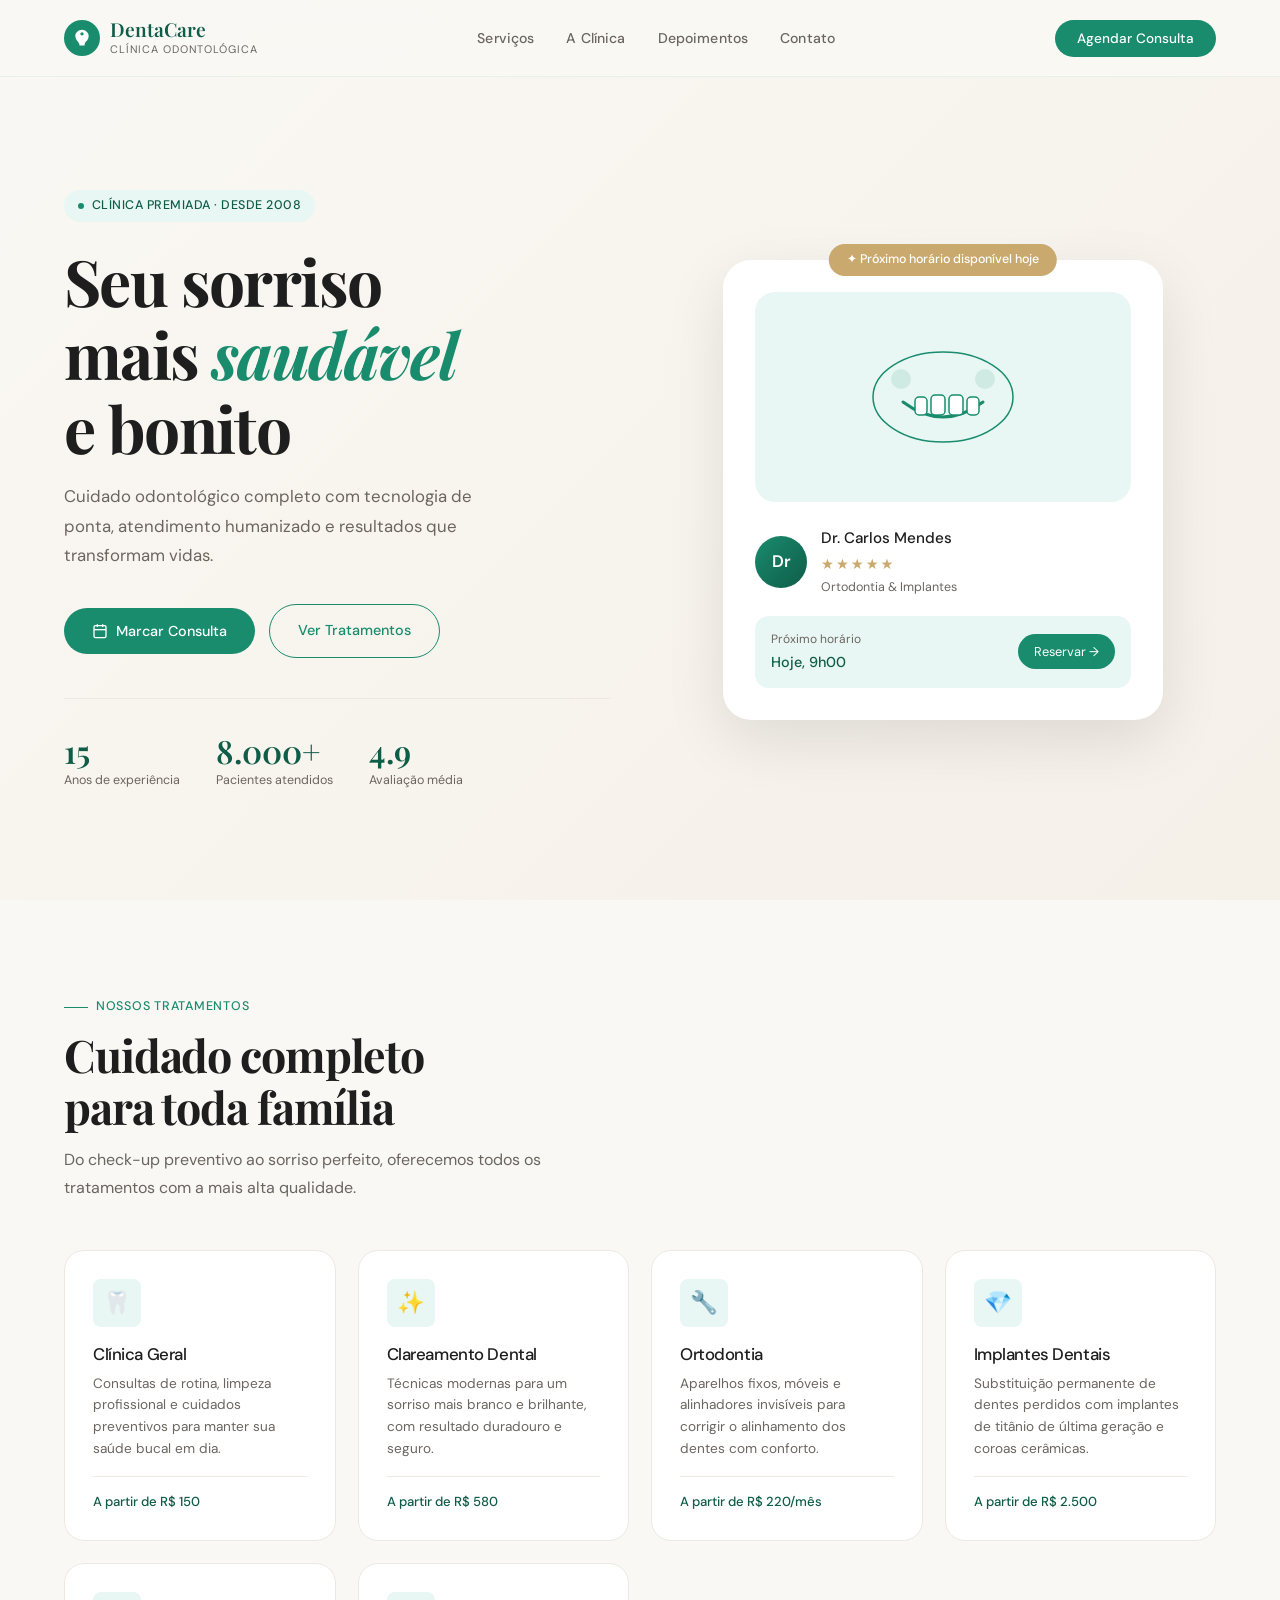
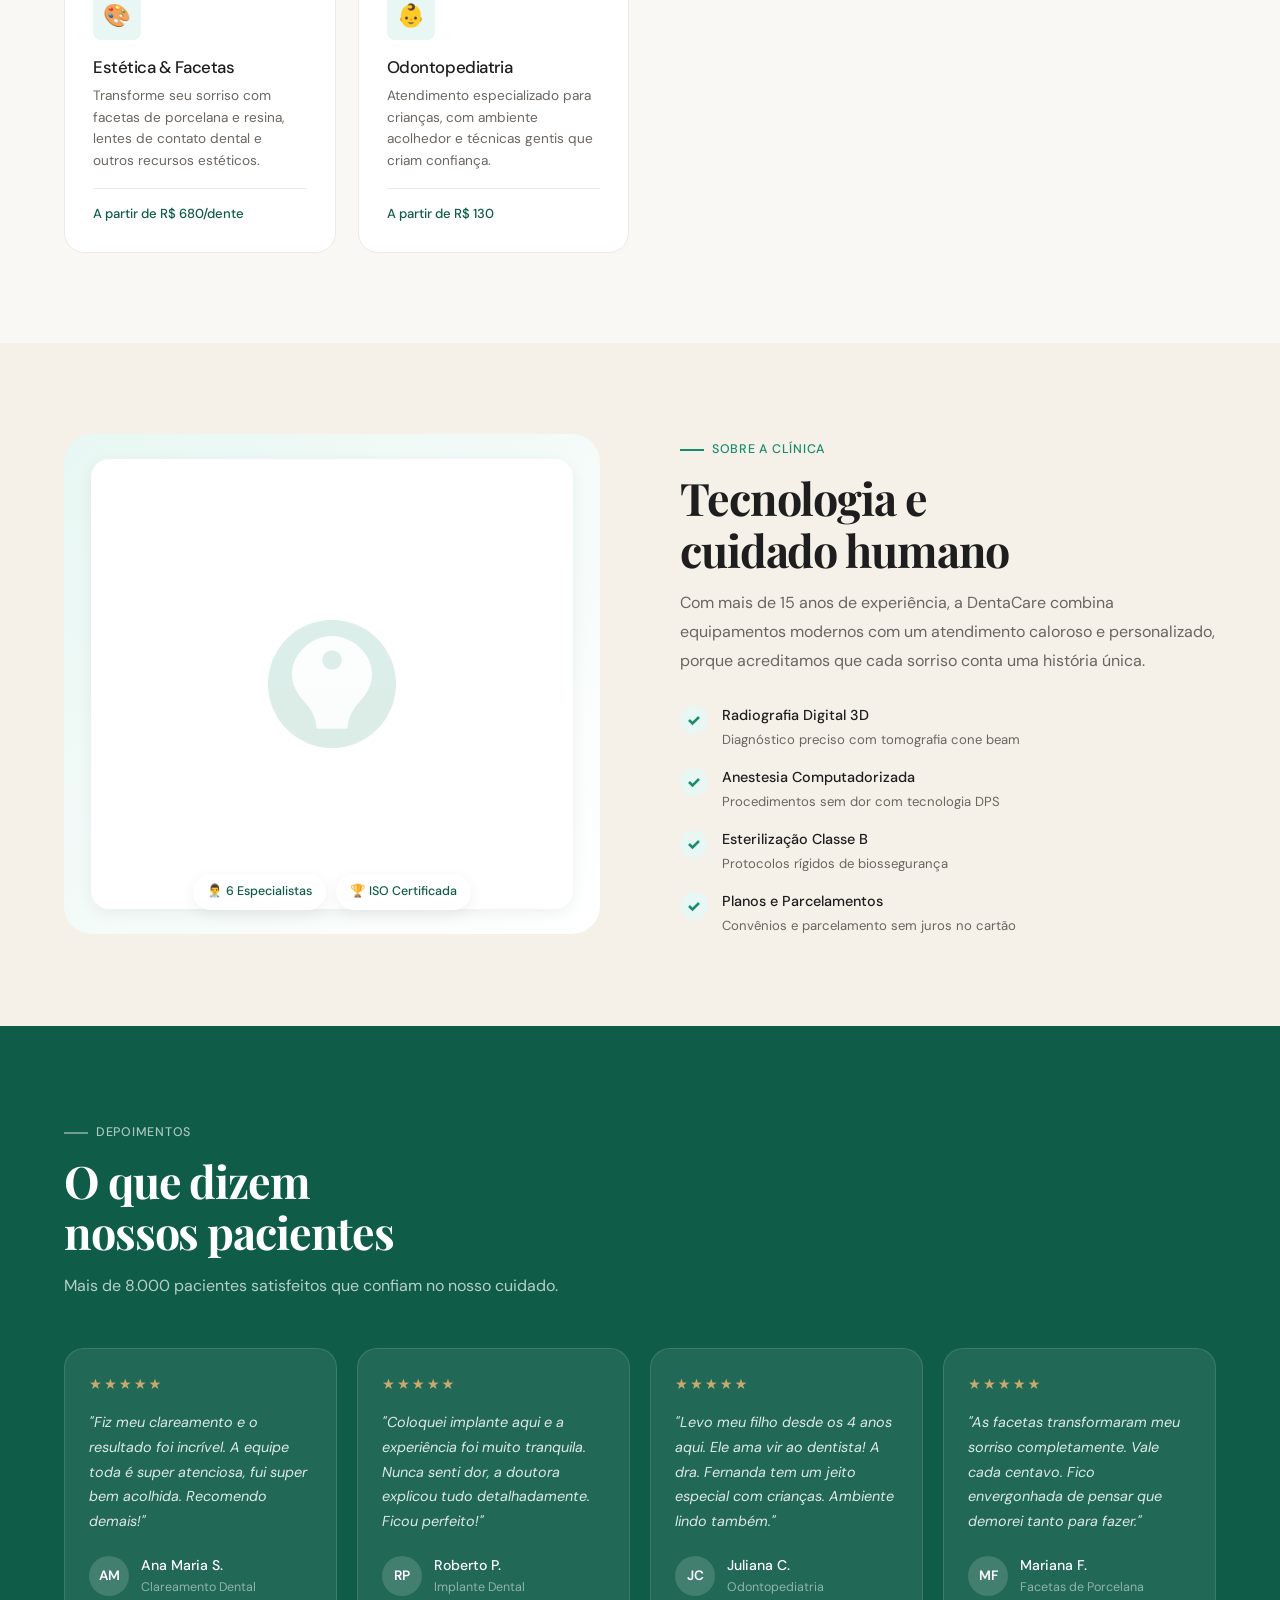
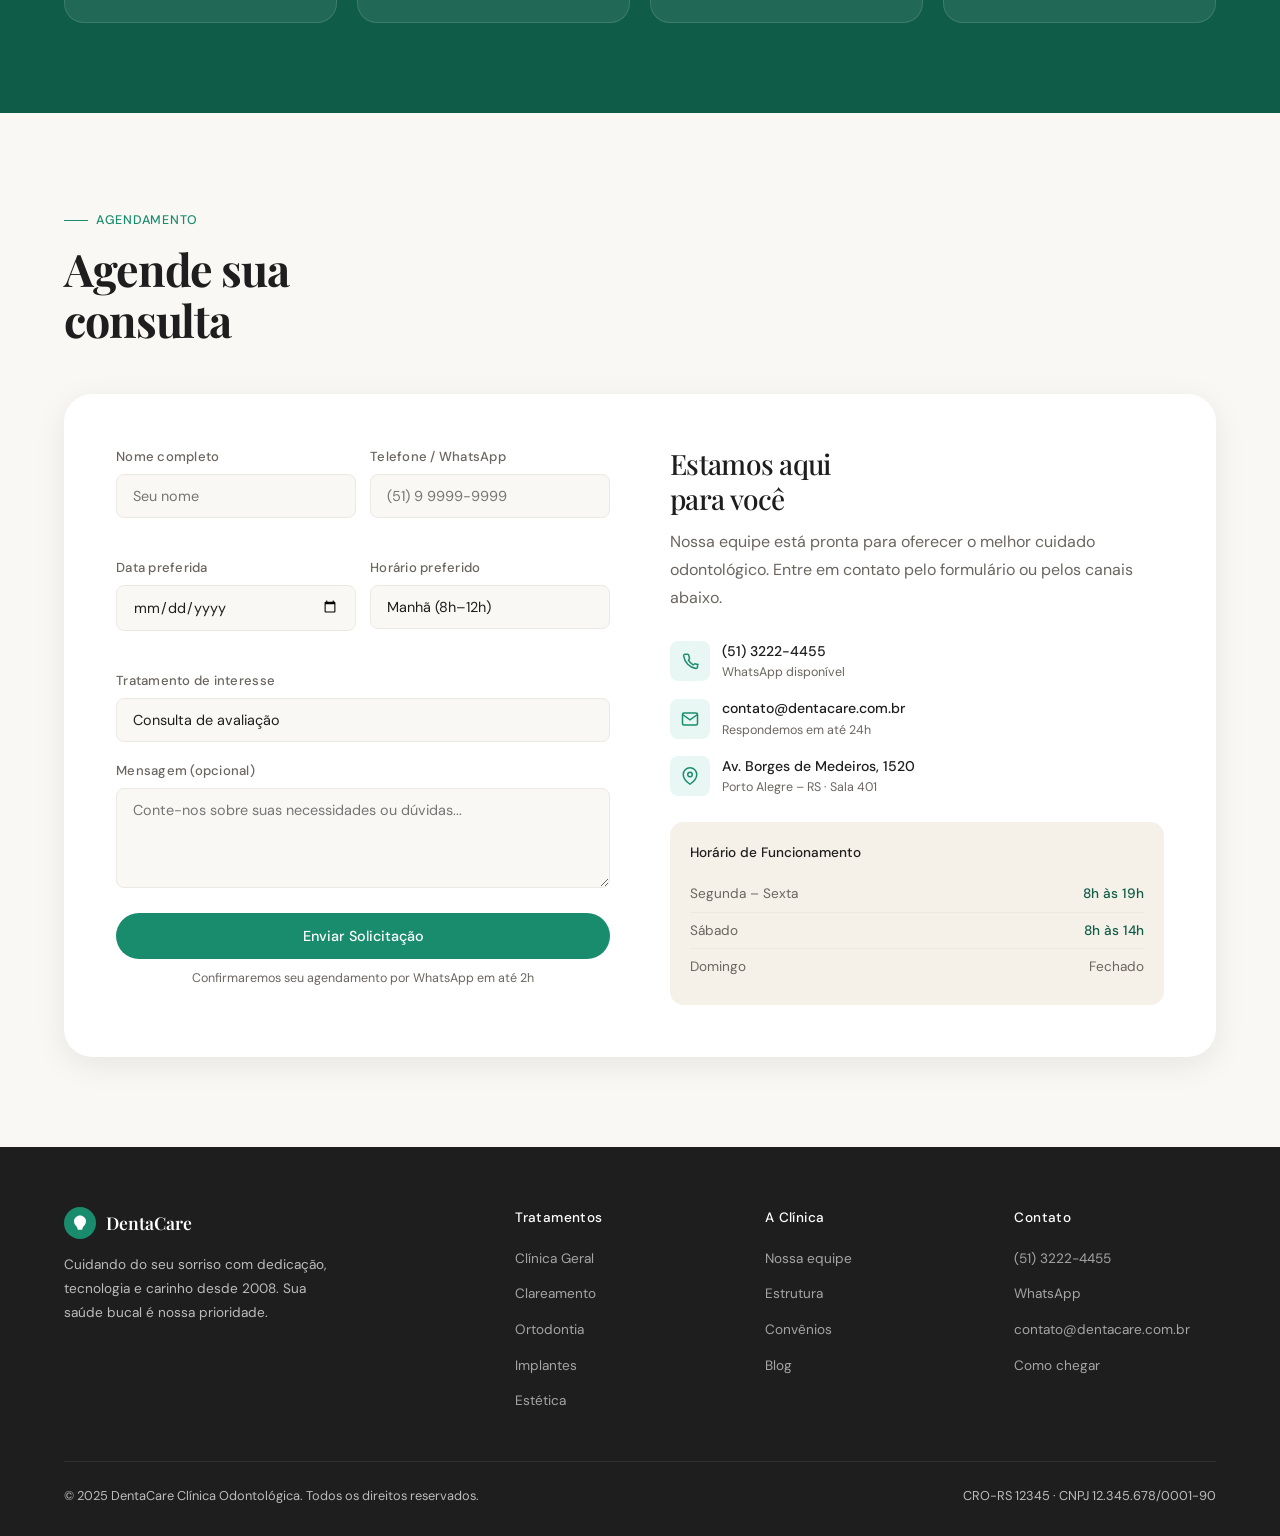
==== Denta-care/index.html @ e665ed36 "0" ====
<!DOCTYPE html>
<html lang="pt-BR">
<head>
<meta charset="UTF-8">
<meta name="viewport" content="width=device-width, initial-scale=1">
<title>DentaCare – Clínica Odontológica</title>
<link rel="stylesheet" href="style.css">
<link href="https://fonts.googleapis.com/css2?family=Playfair+Display:ital,wght@0,400;0,600;1,400&family=DM+Sans:wght@300;400;500&display=swap" rel="stylesheet">
</head>
<body>

<!-- NAV -->
<nav id="navbar">
  <div class="logo">
    <div class="logo-icon">
      <svg viewBox="0 0 24 24" fill="white"><path d="M12 2C8 2 4 5.5 4 9.5c0 3.8 2.2 5.6 3.6 7.5.7 1 1.2 2.2 1.4 3.5L9 21h6l.1-1c.2-1.3.7-2.5 1.4-3.5C17.8 15.1 20 13.3 20 9.5 20 5.5 16 2 12 2zm0 3c1.1 0 2 .9 2 2s-.9 2-2 2-2-.9-2-2 .9-2 2-2z"/></svg>
    </div>
    <div>
      <div class="logo-text">DentaCare</div>
      <div class="logo-sub">Clínica Odontológica</div>
    </div>
  </div>
  <ul class="nav-links">
    <li><a href="#services">Serviços</a></li>
    <li><a href="#about">A Clínica</a></li>
    <li><a href="#testimonials">Depoimentos</a></li>
    <li><a href="#contact">Contato</a></li>
  </ul>
  <button class="nav-cta" id="navCtaBtn">Agendar Consulta</button>
  <button class="hamburger" id="hamburger" aria-label="Menu">
    <span></span><span></span><span></span>
  </button>
</nav>

<!-- MOBILE MENU -->
<div class="mobile-menu" id="mobileMenu">
  <ul>
    <li><a href="#services" class="mobile-link">Serviços</a></li>
    <li><a href="#about" class="mobile-link">A Clínica</a></li>
    <li><a href="#testimonials" class="mobile-link">Depoimentos</a></li>
    <li><a href="#contact" class="mobile-link">Contato</a></li>
  </ul>
  <button class="btn-primary mobile-cta">Agendar Consulta</button>
</div>

<!-- HERO -->
<section class="hero" id="home">
  <div class="hero-content" data-animate="fade-up">
    <div class="hero-eyebrow">Clínica premiada · Desde 2008</div>
    <h1>Seu sorriso<br>mais <em>saudável</em><br>e bonito</h1>
    <p>Cuidado odontológico completo com tecnologia de ponta, atendimento humanizado e resultados que transformam vidas.</p>
    <div class="hero-actions">
      <button class="btn-primary" id="heroBtn">
        <svg width="16" height="16" fill="none" stroke="currentColor" stroke-width="2" viewBox="0 0 24 24"><rect x="3" y="4" width="18" height="18" rx="2"/><line x1="16" y1="2" x2="16" y2="6"/><line x1="8" y1="2" x2="8" y2="6"/><line x1="3" y1="10" x2="21" y2="10"/></svg>
        Marcar Consulta
      </button>
      <a href="#services" class="btn-outline">Ver Tratamentos</a>
    </div>
    <div class="hero-stats">
      <div class="stat">
        <div class="stat-num" data-count="15">0</div>
        <div class="stat-lbl">Anos de experiência</div>
      </div>
      <div class="stat">
        <div class="stat-num" data-count="8000">0</div>
        <div class="stat-lbl">Pacientes atendidos</div>
      </div>
      <div class="stat">
        <div class="stat-num" data-count="4.9" data-decimal="true">0</div>
        <div class="stat-lbl">Avaliação média</div>
      </div>
    </div>
  </div>
  <div class="hero-visual" data-animate="fade-left">
    <div class="hero-card">
      <div class="hero-badge">✦ Próximo horário disponível hoje</div>
      <div class="smile-illustration">
        <svg viewBox="0 0 160 100" fill="none" xmlns="http://www.w3.org/2000/svg">
          <ellipse cx="80" cy="50" rx="70" ry="45" fill="#e8f7f3" stroke="#1a8c6e" stroke-width="1.5"/>
          <path d="M40 55 Q80 85 120 55" stroke="#1a8c6e" stroke-width="3" stroke-linecap="round" fill="none"/>
          <rect x="52" y="50" width="12" height="18" rx="4" fill="white" stroke="#1a8c6e" stroke-width="1.5"/>
          <rect x="68" y="48" width="14" height="20" rx="4" fill="white" stroke="#1a8c6e" stroke-width="1.5"/>
          <rect x="86" y="48" width="14" height="20" rx="4" fill="white" stroke="#1a8c6e" stroke-width="1.5"/>
          <rect x="104" y="50" width="12" height="18" rx="4" fill="white" stroke="#1a8c6e" stroke-width="1.5"/>
          <circle cx="38" cy="32" r="10" fill="#1a8c6e" opacity="0.12"/>
          <circle cx="122" cy="32" r="10" fill="#1a8c6e" opacity="0.12"/>
        </svg>
      </div>
      <div class="card-info">
        <div class="doctor-ava">Dr</div>
        <div>
          <div class="doctor-name">Dr. Carlos Mendes</div>
          <div class="rating-stars">★★★★★</div>
          <div class="doctor-spec">Ortodontia &amp; Implantes</div>
        </div>
      </div>
      <div class="next-available">
        <div>
          <div class="avail-label">Próximo horário</div>
          <div class="avail-time" id="nextTime">Hoje, 15h30</div>
        </div>
        <button class="avail-btn" id="availBtn">Reservar →</button>
      </div>
    </div>
  </div>
</section>

<!-- SERVICES -->
<section class="section" id="services">
  <div class="section-header">
    <div class="section-label">Nossos Tratamentos</div>
    <h2>Cuidado completo<br>para toda família</h2>
    <p class="lead">Do check-up preventivo ao sorriso perfeito, oferecemos todos os tratamentos com a mais alta qualidade.</p>
  </div>
  <div class="services-grid">
    <div class="service-card" data-animate="fade-up" data-delay="0">
      <div class="service-icon">🦷</div>
      <h3>Clínica Geral</h3>
      <p>Consultas de rotina, limpeza profissional e cuidados preventivos para manter sua saúde bucal em dia.</p>
      <div class="service-price">A partir de R$ 150</div>
    </div>
    <div class="service-card" data-animate="fade-up" data-delay="80">
      <div class="service-icon">✨</div>
      <h3>Clareamento Dental</h3>
      <p>Técnicas modernas para um sorriso mais branco e brilhante, com resultado duradouro e seguro.</p>
      <div class="service-price">A partir de R$ 580</div>
    </div>
    <div class="service-card" data-animate="fade-up" data-delay="160">
      <div class="service-icon">🔧</div>
      <h3>Ortodontia</h3>
      <p>Aparelhos fixos, móveis e alinhadores invisíveis para corrigir o alinhamento dos dentes com conforto.</p>
      <div class="service-price">A partir de R$ 220/mês</div>
    </div>
    <div class="service-card" data-animate="fade-up" data-delay="0">
      <div class="service-icon">💎</div>
      <h3>Implantes Dentais</h3>
      <p>Substituição permanente de dentes perdidos com implantes de titânio de última geração e coroas cerâmicas.</p>
      <div class="service-price">A partir de R$ 2.500</div>
    </div>
    <div class="service-card" data-animate="fade-up" data-delay="80">
      <div class="service-icon">🎨</div>
      <h3>Estética &amp; Facetas</h3>
      <p>Transforme seu sorriso com facetas de porcelana e resina, lentes de contato dental e outros recursos estéticos.</p>
      <div class="service-price">A partir de R$ 680/dente</div>
    </div>
    <div class="service-card" data-animate="fade-up" data-delay="160">
      <div class="service-icon">👶</div>
      <h3>Odontopediatria</h3>
      <p>Atendimento especializado para crianças, com ambiente acolhedor e técnicas gentis que criam confiança.</p>
      <div class="service-price">A partir de R$ 130</div>
    </div>
  </div>
</section>

<!-- ABOUT -->
<section class="about" id="about">
  <div class="about-img" data-animate="fade-right">
    <div class="about-img-inner">
      <svg viewBox="0 0 200 200" fill="none" xmlns="http://www.w3.org/2000/svg">
        <circle cx="100" cy="100" r="80" fill="#1a8c6e"/>
        <path d="M100 40C75 40 50 62 50 87c0 22 14 32 22 43 4 6 7 13 8 20l1 6h38l1-6c1-7 4-14 8-20 8-11 22-21 22-43 0-25-25-47-50-47zm0 18c7 0 12 5 12 12s-5 12-12 12-12-5-12-12 5-12 12-12z" fill="white" opacity="0.9"/>
      </svg>
    </div>
    <div class="team-badges">
      <div class="team-badge">👨‍⚕️ 6 Especialistas</div>
      <div class="team-badge">🏆 ISO Certificada</div>
    </div>
  </div>
  <div class="about-text" data-animate="fade-left">
    <div class="section-label">Sobre a Clínica</div>
    <h2>Tecnologia e<br>cuidado humano</h2>
    <p>Com mais de 15 anos de experiência, a DentaCare combina equipamentos modernos com um atendimento caloroso e personalizado, porque acreditamos que cada sorriso conta uma história única.</p>
    <div class="features-list">
      <div class="feature-item">
        <div class="feature-check">
          <svg viewBox="0 0 14 14" fill="none" stroke="#1a8c6e" stroke-width="2.5"><path d="M2 7l3.5 3.5L12 4"/></svg>
        </div>
        <div>
          <div class="feature-title">Radiografia Digital 3D</div>
          <div class="feature-desc">Diagnóstico preciso com tomografia cone beam</div>
        </div>
      </div>
      <div class="feature-item">
        <div class="feature-check">
          <svg viewBox="0 0 14 14" fill="none" stroke="#1a8c6e" stroke-width="2.5"><path d="M2 7l3.5 3.5L12 4"/></svg>
        </div>
        <div>
          <div class="feature-title">Anestesia Computadorizada</div>
          <div class="feature-desc">Procedimentos sem dor com tecnologia DPS</div>
        </div>
      </div>
      <div class="feature-item">
        <div class="feature-check">
          <svg viewBox="0 0 14 14" fill="none" stroke="#1a8c6e" stroke-width="2.5"><path d="M2 7l3.5 3.5L12 4"/></svg>
        </div>
        <div>
          <div class="feature-title">Esterilização Classe B</div>
          <div class="feature-desc">Protocolos rígidos de biossegurança</div>
        </div>
      </div>
      <div class="feature-item">
        <div class="feature-check">
          <svg viewBox="0 0 14 14" fill="none" stroke="#1a8c6e" stroke-width="2.5"><path d="M2 7l3.5 3.5L12 4"/></svg>
        </div>
        <div>
          <div class="feature-title">Planos e Parcelamentos</div>
          <div class="feature-desc">Convênios e parcelamento sem juros no cartão</div>
        </div>
      </div>
    </div>
  </div>
</section>

<!-- TESTIMONIALS -->
<section class="testimonials" id="testimonials">
  <div class="section-header">
    <div class="section-label light">Depoimentos</div>
    <h2>O que dizem<br>nossos pacientes</h2>
    <p class="lead light">Mais de 8.000 pacientes satisfeitos que confiam no nosso cuidado.</p>
  </div>
  <div class="testi-grid">
    <div class="testi-card" data-animate="fade-up" data-delay="0">
      <div class="testi-rating">★★★★★</div>
      <p class="testi-text">"Fiz meu clareamento e o resultado foi incrível. A equipe toda é super atenciosa, fui super bem acolhida. Recomendo demais!"</p>
      <div class="testi-author">
        <div class="testi-ava">AM</div>
        <div>
          <div class="testi-name">Ana Maria S.</div>
          <div class="testi-desc">Clareamento Dental</div>
        </div>
      </div>
    </div>
    <div class="testi-card" data-animate="fade-up" data-delay="100">
      <div class="testi-rating">★★★★★</div>
      <p class="testi-text">"Coloquei implante aqui e a experiência foi muito tranquila. Nunca senti dor, a doutora explicou tudo detalhadamente. Ficou perfeito!"</p>
      <div class="testi-author">
        <div class="testi-ava">RP</div>
        <div>
          <div class="testi-name">Roberto P.</div>
          <div class="testi-desc">Implante Dental</div>
        </div>
      </div>
    </div>
    <div class="testi-card" data-animate="fade-up" data-delay="200">
      <div class="testi-rating">★★★★★</div>
      <p class="testi-text">"Levo meu filho desde os 4 anos aqui. Ele ama vir ao dentista! A dra. Fernanda tem um jeito especial com crianças. Ambiente lindo também."</p>
      <div class="testi-author">
        <div class="testi-ava">JC</div>
        <div>
          <div class="testi-name">Juliana C.</div>
          <div class="testi-desc">Odontopediatria</div>
        </div>
      </div>
    </div>
    <div class="testi-card" data-animate="fade-up" data-delay="300">
      <div class="testi-rating">★★★★★</div>
      <p class="testi-text">"As facetas transformaram meu sorriso completamente. Vale cada centavo. Fico envergonhada de pensar que demorei tanto para fazer."</p>
      <div class="testi-author">
        <div class="testi-ava">MF</div>
        <div>
          <div class="testi-name">Mariana F.</div>
          <div class="testi-desc">Facetas de Porcelana</div>
        </div>
      </div>
    </div>
  </div>
</section>

<!-- APPOINTMENT -->
<section class="section appointment-section" id="contact">
  <div class="section-header">
    <div class="section-label">Agendamento</div>
    <h2>Agende sua<br>consulta</h2>
  </div>
  <div class="appt-container">
    <form class="appt-form" id="appointmentForm" novalidate>
      <div class="form-row">
        <div class="form-group">
          <label for="nome">Nome completo</label>
          <input type="text" id="nome" name="nome" placeholder="Seu nome" required>
          <span class="form-error" id="nomeError"></span>
        </div>
        <div class="form-group">
          <label for="telefone">Telefone / WhatsApp</label>
          <input type="tel" id="telefone" name="telefone" placeholder="(51) 9 9999-9999" required>
          <span class="form-error" id="telefoneError"></span>
        </div>
      </div>
      <div class="form-row">
        <div class="form-group">
          <label for="data">Data preferida</label>
          <input type="date" id="data" name="data" required>
          <span class="form-error" id="dataError"></span>
        </div>
        <div class="form-group">
          <label for="horario">Horário preferido</label>
          <select id="horario" name="horario">
            <option value="manha">Manhã (8h–12h)</option>
            <option value="tarde1">Tarde (13h–17h)</option>
            <option value="tarde2">Tarde (17h–19h)</option>
          </select>
        </div>
      </div>
      <div class="form-group">
        <label for="tratamento">Tratamento de interesse</label>
        <select id="tratamento" name="tratamento">
          <option value="avaliacao">Consulta de avaliação</option>
          <option value="geral">Clínica Geral / Limpeza</option>
          <option value="clareamento">Clareamento Dental</option>
          <option value="ortodontia">Ortodontia</option>
          <option value="implante">Implantes Dentais</option>
          <option value="estetica">Facetas / Estética</option>
          <option value="pediatria">Odontopediatria</option>
          <option value="outro">Outro</option>
        </select>
      </div>
      <div class="form-group">
        <label for="mensagem">Mensagem (opcional)</label>
        <textarea id="mensagem" name="mensagem" placeholder="Conte-nos sobre suas necessidades ou dúvidas..."></textarea>
      </div>
      <button type="submit" class="btn-primary btn-full" id="submitBtn">
        Enviar Solicitação
      </button>
      <p class="form-note">Confirmaremos seu agendamento por WhatsApp em até 2h</p>
      <div class="form-success" id="formSuccess">
        ✅ Solicitação enviada! Entraremos em contato em breve.
      </div>
    </form>
    <div class="appt-info">
      <h3>Estamos aqui<br>para você</h3>
      <p>Nossa equipe está pronta para oferecer o melhor cuidado odontológico. Entre em contato pelo formulário ou pelos canais abaixo.</p>
      <div class="contact-list">
        <div class="contact-item">
          <div class="contact-icon">
            <svg width="18" height="18" fill="none" stroke="#1a8c6e" stroke-width="2" viewBox="0 0 24 24"><path d="M22 16.92v3a2 2 0 01-2.18 2A19.79 19.79 0 013.53 5.18 2 2 0 015.5 3h3a2 2 0 012 1.72c.127.96.361 1.903.7 2.81a2 2 0 01-.45 2.11L9.91 10.91a16 16 0 006.29 6.29l1.27-.85a2 2 0 012.11-.45c.907.339 1.85.573 2.81.7A2 2 0 0122 16.92z"/></svg>
          </div>
          <div>
            <div class="contact-value">(51) 3222-4455</div>
            <div class="contact-desc">WhatsApp disponível</div>
          </div>
        </div>
        <div class="contact-item">
          <div class="contact-icon">
            <svg width="18" height="18" fill="none" stroke="#1a8c6e" stroke-width="2" viewBox="0 0 24 24"><path d="M4 4h16c1.1 0 2 .9 2 2v12c0 1.1-.9 2-2 2H4c-1.1 0-2-.9-2-2V6c0-1.1.9-2 2-2z"/><polyline points="22,6 12,13 2,6"/></svg>
          </div>
          <div>
            <div class="contact-value">contato@dentacare.com.br</div>
            <div class="contact-desc">Respondemos em até 24h</div>
          </div>
        </div>
        <div class="contact-item">
          <div class="contact-icon">
            <svg width="18" height="18" fill="none" stroke="#1a8c6e" stroke-width="2" viewBox="0 0 24 24"><path d="M21 10c0 7-9 13-9 13S3 17 3 10a9 9 0 0118 0z"/><circle cx="12" cy="10" r="3"/></svg>
          </div>
          <div>
            <div class="contact-value">Av. Borges de Medeiros, 1520</div>
            <div class="contact-desc">Porto Alegre – RS · Sala 401</div>
          </div>
        </div>
      </div>
      <div class="hours-box">
        <div class="hours-title">Horário de Funcionamento</div>
        <div class="hours-row"><span class="hours-day">Segunda – Sexta</span><span class="hours-time">8h às 19h</span></div>
        <div class="hours-row"><span class="hours-day">Sábado</span><span class="hours-time">8h às 14h</span></div>
        <div class="hours-row closed"><span class="hours-day">Domingo</span><span class="hours-time">Fechado</span></div>
      </div>
    </div>
  </div>
</section>

<!-- FOOTER -->
<footer>
  <div class="footer-top">
    <div class="footer-brand">
      <div class="footer-logo">
        <div class="footer-logo-icon">
          <svg width="18" height="18" fill="white" viewBox="0 0 24 24"><path d="M12 2C8 2 4 5.5 4 9.5c0 3.8 2.2 5.6 3.6 7.5.7 1 1.2 2.2 1.4 3.5L9 21h6l.1-1c.2-1.3.7-2.5 1.4-3.5C17.8 15.1 20 13.3 20 9.5 20 5.5 16 2 12 2z"/></svg>
        </div>
        <span class="footer-logo-text">DentaCare</span>
      </div>
      <p>Cuidando do seu sorriso com dedicação, tecnologia e carinho desde 2008. Sua saúde bucal é nossa prioridade.</p>
    </div>
    <div class="footer-col">
      <h4>Tratamentos</h4>
      <ul>
        <li><a href="#services">Clínica Geral</a></li>
        <li><a href="#services">Clareamento</a></li>
        <li><a href="#services">Ortodontia</a></li>
        <li><a href="#services">Implantes</a></li>
        <li><a href="#services">Estética</a></li>
      </ul>
    </div>
    <div class="footer-col">
      <h4>A Clínica</h4>
      <ul>
        <li><a href="#about">Nossa equipe</a></li>
        <li><a href="#about">Estrutura</a></li>
        <li><a href="#about">Convênios</a></li>
        <li><a href="#">Blog</a></li>
      </ul>
    </div>
    <div class="footer-col">
      <h4>Contato</h4>
      <ul>
        <li><a href="tel:5132224455">(51) 3222-4455</a></li>
        <li><a href="https://wa.me/5551932224455">WhatsApp</a></li>
        <li><a href="mailto:contato@dentacare.com.br">contato@dentacare.com.br</a></li>
        <li><a href="#contact">Como chegar</a></li>
      </ul>
    </div>
  </div>
  <div class="footer-bottom">
    <span>© 2025 DentaCare Clínica Odontológica. Todos os direitos reservados.</span>
    <span>CRO-RS 12345 · CNPJ 12.345.678/0001-90</span>
  </div>
</footer>

<script src="script.js"></script>
</body>
</html>
---- Denta-care/style.css ----
/* ===================================================
   DentaCare – Clínica Odontológica
   style.css
   =================================================== */

/* ---------- Reset & Base ---------- */
*, *::before, *::after { margin: 0; padding: 0; box-sizing: border-box; }

:root {
  --mint:    #1a8c6e;
  --mint-lt: #e8f7f3;
  --mint-dk: #0f5c48;
  --cream:   #faf8f4;
  --warm:    #f5f0e8;
  --gold:    #c9a96e;
  --text:    #1e1e1e;
  --muted:   #6b6560;
  --light:   #ede9e2;
  --white:   #ffffff;

  --font-display: 'Playfair Display', Georgia, serif;
  --font-body:    'DM Sans', system-ui, sans-serif;

  --radius-sm: 8px;
  --radius-md: 14px;
  --radius-lg: 20px;
  --radius-xl: 28px;
  --radius-pill: 50px;

  --shadow-sm: 0 4px 16px rgba(0,0,0,0.06);
  --shadow-md: 0 8px 32px rgba(0,0,0,0.08);
  --shadow-lg: 0 20px 60px rgba(0,0,0,0.10);
  --shadow-mint: 0 12px 30px rgba(26,140,110,0.25);
}

html { scroll-behavior: smooth; }

body {
  font-family: var(--font-body);
  color: var(--text);
  background: var(--cream);
  overflow-x: hidden;
  line-height: 1.6;
}

img, svg { display: block; max-width: 100%; }
a { text-decoration: none; }

/* ---------- Typography ---------- */
h1, h2, h3 { font-family: var(--font-display); letter-spacing: -0.025em; line-height: 1.15; }
h1 { font-size: clamp(2.6rem, 5vw, 4rem); }
h2 { font-size: clamp(1.9rem, 3.5vw, 2.8rem); }
h3 { font-size: 1.05rem; font-family: var(--font-body); font-weight: 500; }

/* ---------- Buttons ---------- */
.btn-primary {
  display: inline-flex;
  align-items: center;
  gap: 8px;
  background: var(--mint);
  color: var(--white);
  border: none;
  padding: 14px 28px;
  border-radius: var(--radius-pill);
  font-size: 0.9rem;
  font-weight: 500;
  cursor: pointer;
  font-family: var(--font-body);
  transition: background 0.25s, transform 0.25s, box-shadow 0.25s;
  text-decoration: none;
}
.btn-primary:hover {
  background: var(--mint-dk);
  transform: translateY(-2px);
  box-shadow: var(--shadow-mint);
}
.btn-primary:active { transform: translateY(0); }

.btn-outline {
  display: inline-flex;
  align-items: center;
  background: transparent;
  color: var(--mint);
  border: 1.5px solid var(--mint);
  padding: 14px 28px;
  border-radius: var(--radius-pill);
  font-size: 0.9rem;
  font-weight: 500;
  cursor: pointer;
  font-family: var(--font-body);
  transition: background 0.25s;
}
.btn-outline:hover { background: var(--mint-lt); }

.btn-full { width: 100%; justify-content: center; }

/* ---------- Section Labels ---------- */
.section-label {
  display: inline-flex;
  align-items: center;
  gap: 8px;
  color: var(--mint);
  font-size: 0.78rem;
  font-weight: 500;
  letter-spacing: 0.06em;
  text-transform: uppercase;
  margin-bottom: 12px;
}
.section-label::before {
  content: '';
  display: block;
  width: 24px;
  height: 1.5px;
  background: var(--mint);
}
.section-label.light { color: rgba(255,255,255,0.65); }
.section-label.light::before { background: rgba(255,255,255,0.4); }

.section-header { margin-bottom: 48px; }
.section-header h2 { margin-bottom: 14px; }
.lead {
  font-size: 1rem;
  color: var(--muted);
  line-height: 1.75;
  max-width: 500px;
}
.lead.light { color: rgba(255,255,255,0.7); }

/* ---------- NAV ---------- */
nav {
  position: fixed;
  top: 0; left: 0; right: 0;
  z-index: 200;
  padding: 18px 5%;
  display: flex;
  align-items: center;
  justify-content: space-between;
  background: rgba(250,248,244,0.93);
  backdrop-filter: blur(14px);
  -webkit-backdrop-filter: blur(14px);
  border-bottom: 1px solid rgba(26,140,110,0.08);
  transition: box-shadow 0.3s;
}
nav.scrolled { box-shadow: 0 4px 24px rgba(0,0,0,0.07); }

.logo { display: flex; align-items: center; gap: 10px; }
.logo-icon {
  width: 36px; height: 36px;
  background: var(--mint);
  border-radius: 50%;
  display: flex; align-items: center; justify-content: center;
  flex-shrink: 0;
}
.logo-icon svg { width: 20px; height: 20px; }
.logo-text {
  font-family: var(--font-display);
  font-size: 1.2rem;
  color: var(--mint-dk);
  font-weight: 600;
  line-height: 1.2;
}
.logo-sub {
  font-size: 0.68rem;
  color: var(--muted);
  letter-spacing: 0.08em;
  text-transform: uppercase;
}

.nav-links {
  display: flex;
  gap: 32px;
  list-style: none;
}
.nav-links a {
  color: var(--muted);
  font-size: 0.88rem;
  font-weight: 500;
  transition: color 0.2s;
  letter-spacing: 0.01em;
}
.nav-links a:hover { color: var(--mint); }

.nav-cta {
  background: var(--mint);
  color: white;
  border: none;
  padding: 10px 22px;
  border-radius: var(--radius-pill);
  font-size: 0.85rem;
  font-weight: 500;
  cursor: pointer;
  font-family: var(--font-body);
  transition: background 0.2s, transform 0.2s;
}
.nav-cta:hover { background: var(--mint-dk); transform: translateY(-1px); }

.hamburger {
  display: none;
  flex-direction: column;
  gap: 5px;
  background: none;
  border: none;
  cursor: pointer;
  padding: 4px;
}
.hamburger span {
  display: block;
  width: 24px;
  height: 2px;
  background: var(--text);
  border-radius: 2px;
  transition: all 0.3s;
}
.hamburger.open span:nth-child(1) { transform: translateY(7px) rotate(45deg); }
.hamburger.open span:nth-child(2) { opacity: 0; }
.hamburger.open span:nth-child(3) { transform: translateY(-7px) rotate(-45deg); }

/* ---------- Mobile Menu ---------- */
.mobile-menu {
  display: none;
  position: fixed;
  top: 72px; left: 0; right: 0;
  background: var(--cream);
  padding: 24px 5% 32px;
  border-bottom: 1px solid var(--light);
  z-index: 199;
  box-shadow: var(--shadow-md);
  transform: translateY(-10px);
  opacity: 0;
  transition: transform 0.3s, opacity 0.3s;
}
.mobile-menu.visible {
  display: block;
  transform: translateY(0);
  opacity: 1;
}
.mobile-menu ul { list-style: none; margin-bottom: 20px; }
.mobile-menu ul li { border-bottom: 1px solid var(--light); }
.mobile-menu ul li a {
  display: block;
  padding: 14px 0;
  font-size: 1rem;
  color: var(--text);
  font-weight: 500;
  transition: color 0.2s;
}
.mobile-menu ul li a:hover { color: var(--mint); }
.mobile-cta { width: 100%; justify-content: center; }

/* ---------- HERO ---------- */
.hero {
  min-height: 100vh;
  display: grid;
  grid-template-columns: 1fr 1fr;
  padding: 0 5%;
  padding-top: 80px;
  align-items: center;
  gap: 60px;
  background: linear-gradient(135deg, var(--cream) 0%, var(--warm) 100%);
}

.hero-eyebrow {
  display: inline-flex;
  align-items: center;
  gap: 8px;
  background: var(--mint-lt);
  color: var(--mint-dk);
  padding: 6px 14px;
  border-radius: var(--radius-pill);
  font-size: 0.78rem;
  font-weight: 500;
  letter-spacing: 0.04em;
  text-transform: uppercase;
  margin-bottom: 22px;
}
.hero-eyebrow::before {
  content: '';
  width: 6px; height: 6px;
  background: var(--mint);
  border-radius: 50%;
}

.hero h1 { margin-bottom: 18px; }
.hero h1 em { font-style: italic; color: var(--mint); }

.hero > .hero-content > p {
  font-size: 1.05rem;
  color: var(--muted);
  line-height: 1.75;
  max-width: 420px;
  margin-bottom: 34px;
}

.hero-actions { display: flex; gap: 14px; align-items: center; flex-wrap: wrap; }

.hero-stats {
  display: flex;
  gap: 36px;
  margin-top: 40px;
  padding-top: 36px;
  border-top: 1px solid var(--light);
}
.stat-num {
  font-family: var(--font-display);
  font-size: 2rem;
  color: var(--mint-dk);
  font-weight: 600;
  line-height: 1;
}
.stat-lbl { font-size: 0.78rem; color: var(--muted); margin-top: 4px; }

/* Hero Card */
.hero-visual { position: relative; display: flex; justify-content: center; align-items: center; }
.hero-card {
  background: var(--white);
  border-radius: var(--radius-xl);
  padding: 32px;
  box-shadow: var(--shadow-lg);
  width: 100%;
  max-width: 440px;
  position: relative;
}
.hero-badge {
  position: absolute;
  top: -16px; left: 50%;
  transform: translateX(-50%);
  background: var(--gold);
  color: white;
  padding: 6px 18px;
  border-radius: var(--radius-pill);
  font-size: 0.78rem;
  font-weight: 500;
  white-space: nowrap;
}
.smile-illustration {
  width: 100%;
  height: 210px;
  background: var(--mint-lt);
  border-radius: var(--radius-lg);
  display: flex;
  align-items: center;
  justify-content: center;
  margin-bottom: 24px;
  overflow: hidden;
}
.smile-illustration svg { width: 160px; }

.card-info { display: flex; align-items: center; gap: 14px; margin-bottom: 18px; }
.doctor-ava {
  width: 52px; height: 52px;
  border-radius: 50%;
  background: linear-gradient(135deg, var(--mint), var(--mint-dk));
  display: flex; align-items: center; justify-content: center;
  color: white;
  font-weight: 600;
  font-size: 1.05rem;
  flex-shrink: 0;
}
.doctor-name { font-weight: 500; font-size: 0.95rem; }
.rating-stars { color: var(--gold); font-size: 0.9rem; letter-spacing: 2px; margin: 2px 0; }
.doctor-spec { font-size: 0.78rem; color: var(--muted); }

.next-available {
  background: var(--mint-lt);
  border-radius: var(--radius-md);
  padding: 14px 16px;
  display: flex;
  align-items: center;
  justify-content: space-between;
  gap: 12px;
}
.avail-label { font-size: 0.75rem; color: var(--muted); margin-bottom: 2px; }
.avail-time { font-size: 0.9rem; font-weight: 500; color: var(--mint-dk); }
.avail-btn {
  background: var(--mint);
  color: white;
  border: none;
  padding: 9px 16px;
  border-radius: var(--radius-pill);
  font-size: 0.8rem;
  cursor: pointer;
  font-family: var(--font-body);
  white-space: nowrap;
  transition: background 0.2s;
}
.avail-btn:hover { background: var(--mint-dk); }

/* ---------- SERVICES ---------- */
.section { padding: 90px 5%; }

.services-grid {
  display: grid;
  grid-template-columns: repeat(auto-fill, minmax(260px, 1fr));
  gap: 22px;
}
.service-card {
  background: var(--white);
  border-radius: var(--radius-lg);
  padding: 28px;
  border: 1px solid var(--light);
  transition: transform 0.3s, box-shadow 0.3s;
  cursor: pointer;
  position: relative;
  overflow: hidden;
}
.service-card::after {
  content: '';
  position: absolute;
  bottom: 0; left: 0; right: 0;
  height: 3px;
  background: linear-gradient(90deg, var(--mint), var(--mint-lt));
  opacity: 0;
  transition: opacity 0.3s;
}
.service-card:hover { transform: translateY(-4px); box-shadow: var(--shadow-md); }
.service-card:hover::after { opacity: 1; }
.service-icon {
  width: 48px; height: 48px;
  background: var(--mint-lt);
  border-radius: var(--radius-sm);
  display: flex; align-items: center; justify-content: center;
  font-size: 1.4rem;
  margin-bottom: 18px;
}
.service-card h3 { margin-bottom: 8px; }
.service-card p { font-size: 0.85rem; color: var(--muted); line-height: 1.6; }
.service-price {
  margin-top: 16px;
  padding-top: 14px;
  border-top: 1px solid var(--light);
  font-size: 0.82rem;
  color: var(--mint-dk);
  font-weight: 500;
}

/* ---------- ABOUT ---------- */
.about {
  background: var(--warm);
  padding: 90px 5%;
  display: grid;
  grid-template-columns: 1fr 1fr;
  gap: 80px;
  align-items: center;
}
.about-img {
  background: linear-gradient(135deg, var(--mint-lt), var(--white));
  border-radius: var(--radius-xl);
  height: 500px;
  position: relative;
  overflow: hidden;
  display: flex; align-items: center; justify-content: center;
}
.about-img-inner {
  width: 90%; height: 90%;
  background: var(--white);
  border-radius: 18px;
  display: flex; align-items: center; justify-content: center;
  box-shadow: var(--shadow-sm);
}
.about-img-inner svg { width: 160px; opacity: 0.15; }

.team-badges {
  position: absolute;
  bottom: 24px; left: 50%;
  transform: translateX(-50%);
  display: flex; gap: 10px;
  white-space: nowrap;
}
.team-badge {
  background: var(--white);
  border-radius: var(--radius-pill);
  padding: 8px 14px;
  font-size: 0.78rem;
  font-weight: 500;
  color: var(--mint-dk);
  box-shadow: var(--shadow-sm);
}

.about-text h2 { margin-bottom: 14px; }
.about-text > p { color: var(--muted); line-height: 1.8; margin-bottom: 28px; }

.features-list { display: flex; flex-direction: column; gap: 16px; }
.feature-item { display: flex; align-items: flex-start; gap: 14px; }
.feature-check {
  width: 28px; height: 28px;
  background: var(--mint-lt);
  border-radius: 50%;
  display: flex; align-items: center; justify-content: center;
  flex-shrink: 0;
  margin-top: 2px;
}
.feature-check svg { width: 14px; height: 14px; }
.feature-title { font-weight: 500; font-size: 0.9rem; margin-bottom: 2px; }
.feature-desc { font-size: 0.82rem; color: var(--muted); }

/* ---------- TESTIMONIALS ---------- */
.testimonials {
  padding: 90px 5%;
  background: var(--mint-dk);
  color: white;
}
.testimonials h2 { color: white; }
.testi-grid {
  display: grid;
  grid-template-columns: repeat(auto-fill, minmax(270px, 1fr));
  gap: 20px;
  margin-top: 48px;
}
.testi-card {
  background: rgba(255,255,255,0.08);
  border: 1px solid rgba(255,255,255,0.12);
  border-radius: var(--radius-lg);
  padding: 24px;
  transition: background 0.3s;
}
.testi-card:hover { background: rgba(255,255,255,0.13); }
.testi-rating { color: var(--gold); font-size: 0.9rem; margin-bottom: 14px; letter-spacing: 2px; }
.testi-text {
  font-size: 0.9rem;
  line-height: 1.72;
  color: rgba(255,255,255,0.85);
  margin-bottom: 20px;
  font-style: italic;
}
.testi-author { display: flex; align-items: center; gap: 12px; }
.testi-ava {
  width: 40px; height: 40px;
  border-radius: 50%;
  background: rgba(255,255,255,0.15);
  display: flex; align-items: center; justify-content: center;
  font-weight: 600;
  font-size: 0.85rem;
  flex-shrink: 0;
}
.testi-name { font-weight: 500; font-size: 0.88rem; }
.testi-desc { font-size: 0.78rem; color: rgba(255,255,255,0.5); margin-top: 2px; }

/* ---------- APPOINTMENT ---------- */
.appointment-section { background: var(--cream); }

.appt-container {
  background: var(--white);
  border-radius: var(--radius-xl);
  padding: 52px;
  box-shadow: var(--shadow-md);
  display: grid;
  grid-template-columns: 1fr 1fr;
  gap: 60px;
  align-items: start;
}

.form-group { margin-bottom: 18px; }
.form-group label {
  display: block;
  font-size: 0.82rem;
  font-weight: 500;
  color: var(--muted);
  margin-bottom: 7px;
  letter-spacing: 0.02em;
}
.form-group input,
.form-group select,
.form-group textarea {
  width: 100%;
  padding: 12px 16px;
  border: 1.5px solid var(--light);
  border-radius: var(--radius-sm);
  font-size: 0.9rem;
  font-family: var(--font-body);
  color: var(--text);
  background: var(--cream);
  transition: border-color 0.2s, box-shadow 0.2s;
  outline: none;
  appearance: none;
  -webkit-appearance: none;
}
.form-group input:focus,
.form-group select:focus,
.form-group textarea:focus {
  border-color: var(--mint);
  box-shadow: 0 0 0 3px rgba(26,140,110,0.1);
}
.form-group input.error,
.form-group select.error { border-color: #e24b4a; }
.form-group textarea { resize: vertical; min-height: 100px; }

.form-row { display: grid; grid-template-columns: 1fr 1fr; gap: 14px; }

.form-error {
  display: block;
  font-size: 0.78rem;
  color: #e24b4a;
  margin-top: 5px;
  min-height: 16px;
}

.form-note {
  font-size: 0.78rem;
  color: var(--muted);
  text-align: center;
  margin-top: 10px;
}
.form-success {
  display: none;
  background: var(--mint-lt);
  color: var(--mint-dk);
  border-radius: var(--radius-sm);
  padding: 14px 16px;
  font-size: 0.88rem;
  font-weight: 500;
  text-align: center;
  margin-top: 14px;
}
.form-success.show { display: block; }

.appt-info h3 {
  font-family: var(--font-display);
  font-size: 1.75rem;
  margin-bottom: 12px;
  line-height: 1.25;
}
.appt-info > p { color: var(--muted); line-height: 1.75; margin-bottom: 28px; }

.contact-list { display: flex; flex-direction: column; gap: 14px; }
.contact-item { display: flex; align-items: center; gap: 12px; }
.contact-icon {
  width: 40px; height: 40px;
  background: var(--mint-lt);
  border-radius: var(--radius-sm);
  display: flex; align-items: center; justify-content: center;
  flex-shrink: 0;
}
.contact-value { font-weight: 500; font-size: 0.88rem; }
.contact-desc { font-size: 0.78rem; color: var(--muted); margin-top: 1px; }

.hours-box {
  background: var(--warm);
  border-radius: var(--radius-md);
  padding: 20px;
  margin-top: 24px;
}
.hours-title { font-weight: 500; font-size: 0.85rem; margin-bottom: 12px; }
.hours-row {
  display: flex;
  justify-content: space-between;
  font-size: 0.85rem;
  padding: 7px 0;
  border-bottom: 1px solid var(--light);
}
.hours-row:last-child { border-bottom: none; }
.hours-day { color: var(--muted); }
.hours-time { font-weight: 500; color: var(--mint-dk); }
.hours-row.closed .hours-time { color: var(--muted); font-weight: 400; }

/* ---------- FOOTER ---------- */
footer {
  background: var(--text);
  color: rgba(255,255,255,0.7);
  padding: 60px 5% 30px;
}
.footer-top {
  display: grid;
  grid-template-columns: 2fr 1fr 1fr 1fr;
  gap: 48px;
  margin-bottom: 48px;
}
.footer-brand p {
  font-size: 0.85rem;
  line-height: 1.75;
  max-width: 280px;
  margin-top: 14px;
}
.footer-logo {
  display: flex;
  align-items: center;
  gap: 10px;
}
.footer-logo-icon {
  width: 32px; height: 32px;
  background: var(--mint);
  border-radius: 50%;
  display: flex; align-items: center; justify-content: center;
}
.footer-logo-text {
  font-family: var(--font-display);
  font-size: 1.1rem;
  color: white;
  font-weight: 600;
}
footer h4 {
  font-size: 0.85rem;
  font-weight: 500;
  color: white;
  margin-bottom: 16px;
  letter-spacing: 0.03em;
  font-family: var(--font-body);
}
footer ul { list-style: none; display: flex; flex-direction: column; gap: 10px; }
footer ul li a {
  color: rgba(255,255,255,0.6);
  font-size: 0.85rem;
  transition: color 0.2s;
}
footer ul li a:hover { color: var(--mint); }
.footer-bottom {
  padding-top: 24px;
  border-top: 1px solid rgba(255,255,255,0.08);
  display: flex;
  justify-content: space-between;
  align-items: center;
  font-size: 0.8rem;
  flex-wrap: wrap;
  gap: 10px;
}

/* ---------- Scroll Animations ---------- */
[data-animate] {
  opacity: 0;
  transition: opacity 0.6s ease, transform 0.6s ease;
}
[data-animate="fade-up"]    { transform: translateY(28px); }
[data-animate="fade-left"]  { transform: translateX(28px); }
[data-animate="fade-right"] { transform: translateX(-28px); }
[data-animate].animated {
  opacity: 1;
  transform: none;
}

/* ---------- Responsive ---------- */
@media (max-width: 1024px) {
  .footer-top { grid-template-columns: 1fr 1fr; }
}

@media (max-width: 768px) {
  .nav-links, .nav-cta { display: none; }
  .hamburger { display: flex; }

  .hero {
    grid-template-columns: 1fr;
    padding-top: 100px;
    min-height: auto;
    padding-bottom: 60px;
  }
  .hero-visual { display: none; }
  .hero-stats { gap: 24px; }

  .about { grid-template-columns: 1fr; gap: 40px; }
  .about-img { height: 300px; }

  .appt-container {
    grid-template-columns: 1fr;
    padding: 28px 24px;
    gap: 40px;
  }
  .form-row { grid-template-columns: 1fr; }

  .footer-top { grid-template-columns: 1fr 1fr; gap: 32px; }
  .footer-bottom { flex-direction: column; align-items: flex-start; }

  .section { padding: 60px 5%; }
  .testimonials, .about { padding: 60px 5%; }
}

@media (max-width: 480px) {
  .footer-top { grid-template-columns: 1fr; }
  .hero-stats { flex-wrap: wrap; }
  .hero-actions { flex-direction: column; align-items: stretch; }
  .hero-actions .btn-primary,
  .hero-actions .btn-outline { justify-content: center; }
}

/* ---------- Reduced Motion ---------- */
@media (prefers-reduced-motion: reduce) {
  *, *::before, *::after { animation: none !important; transition-duration: 0.01ms !important; }
  [data-animate] { opacity: 1; transform: none; }
}
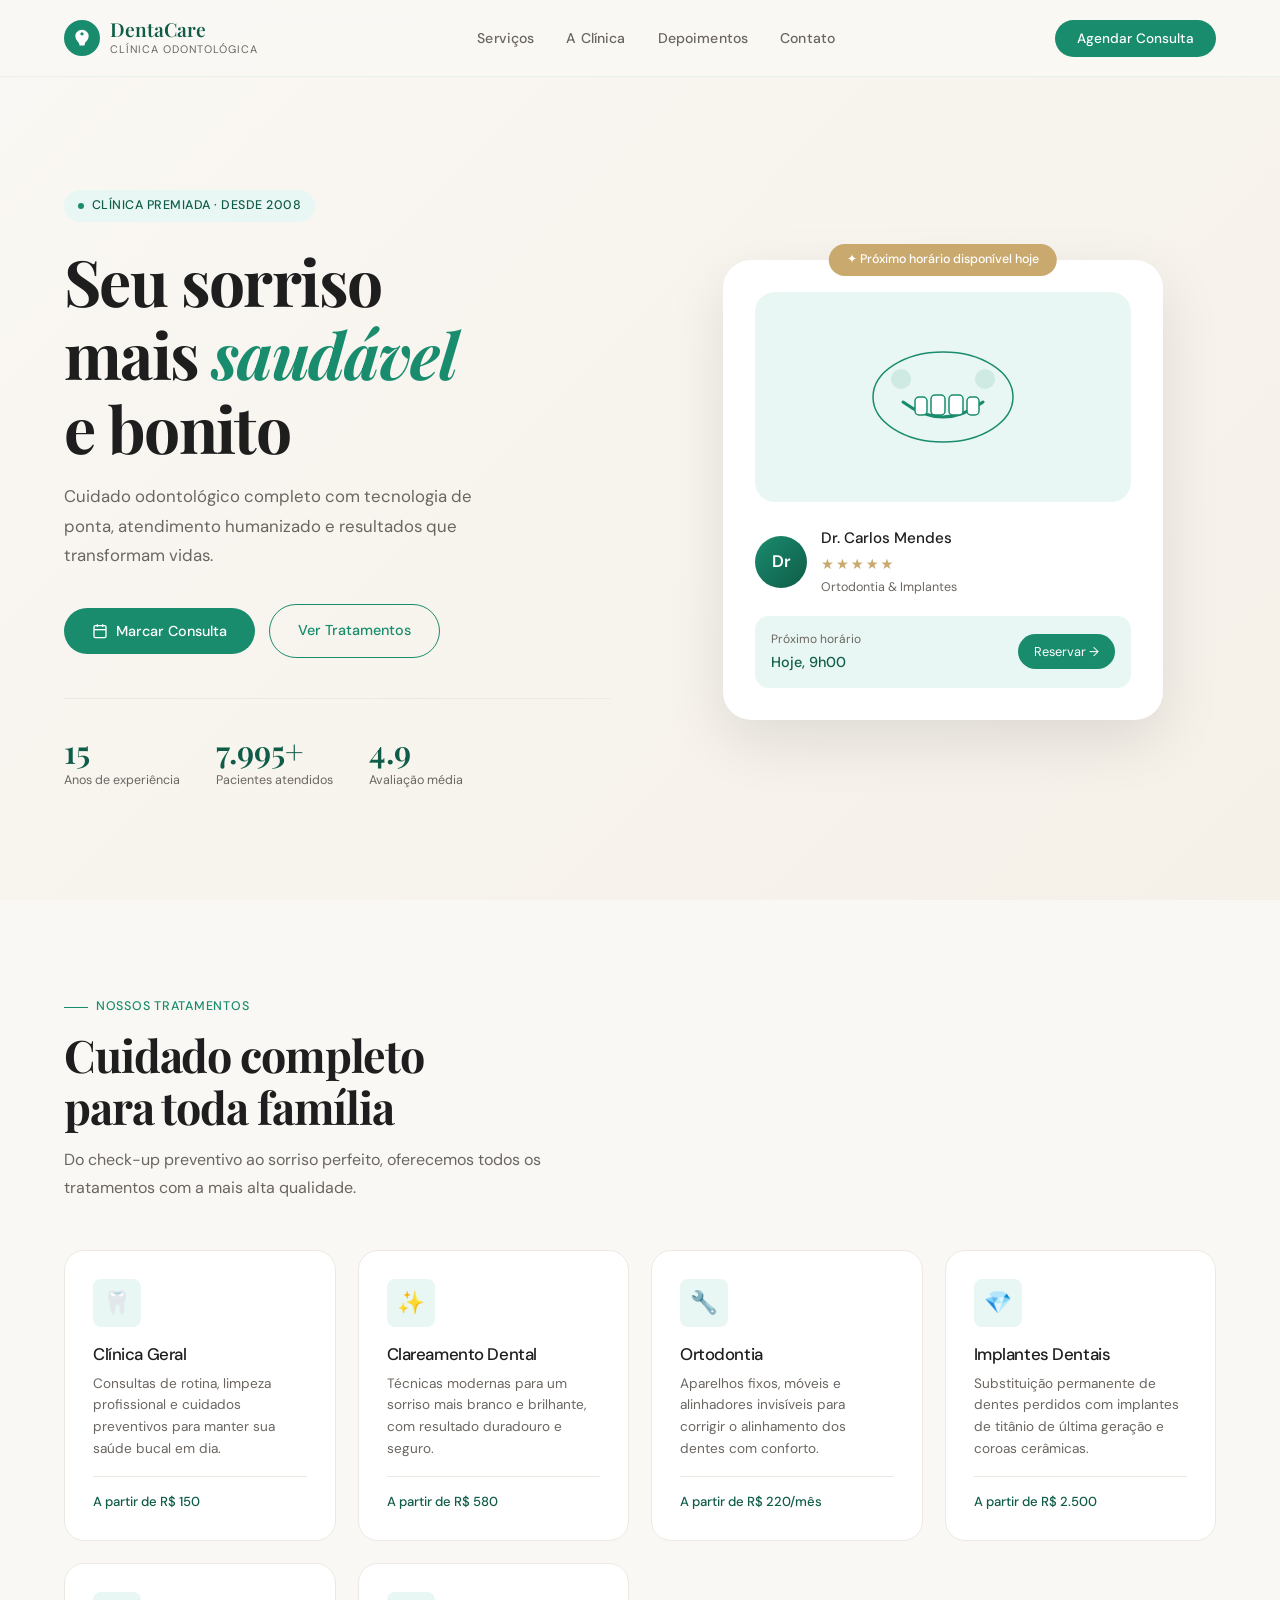
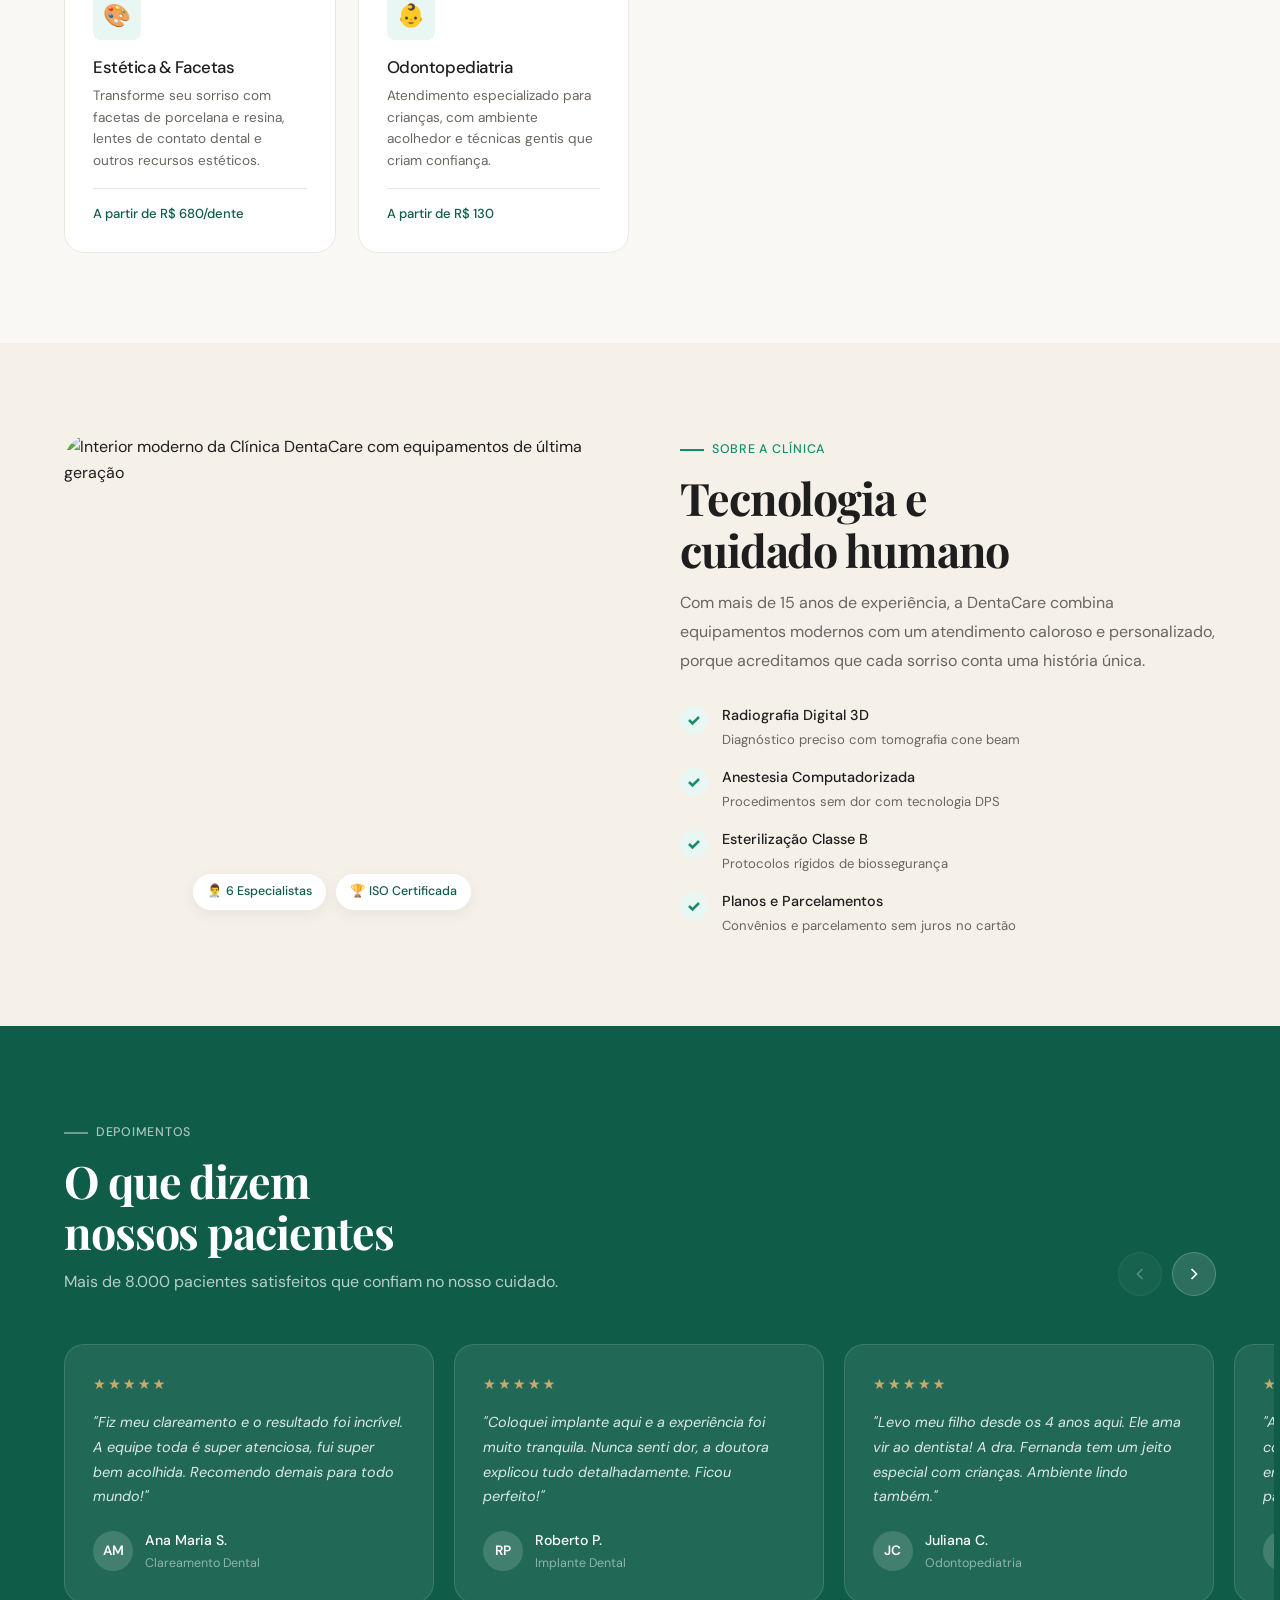
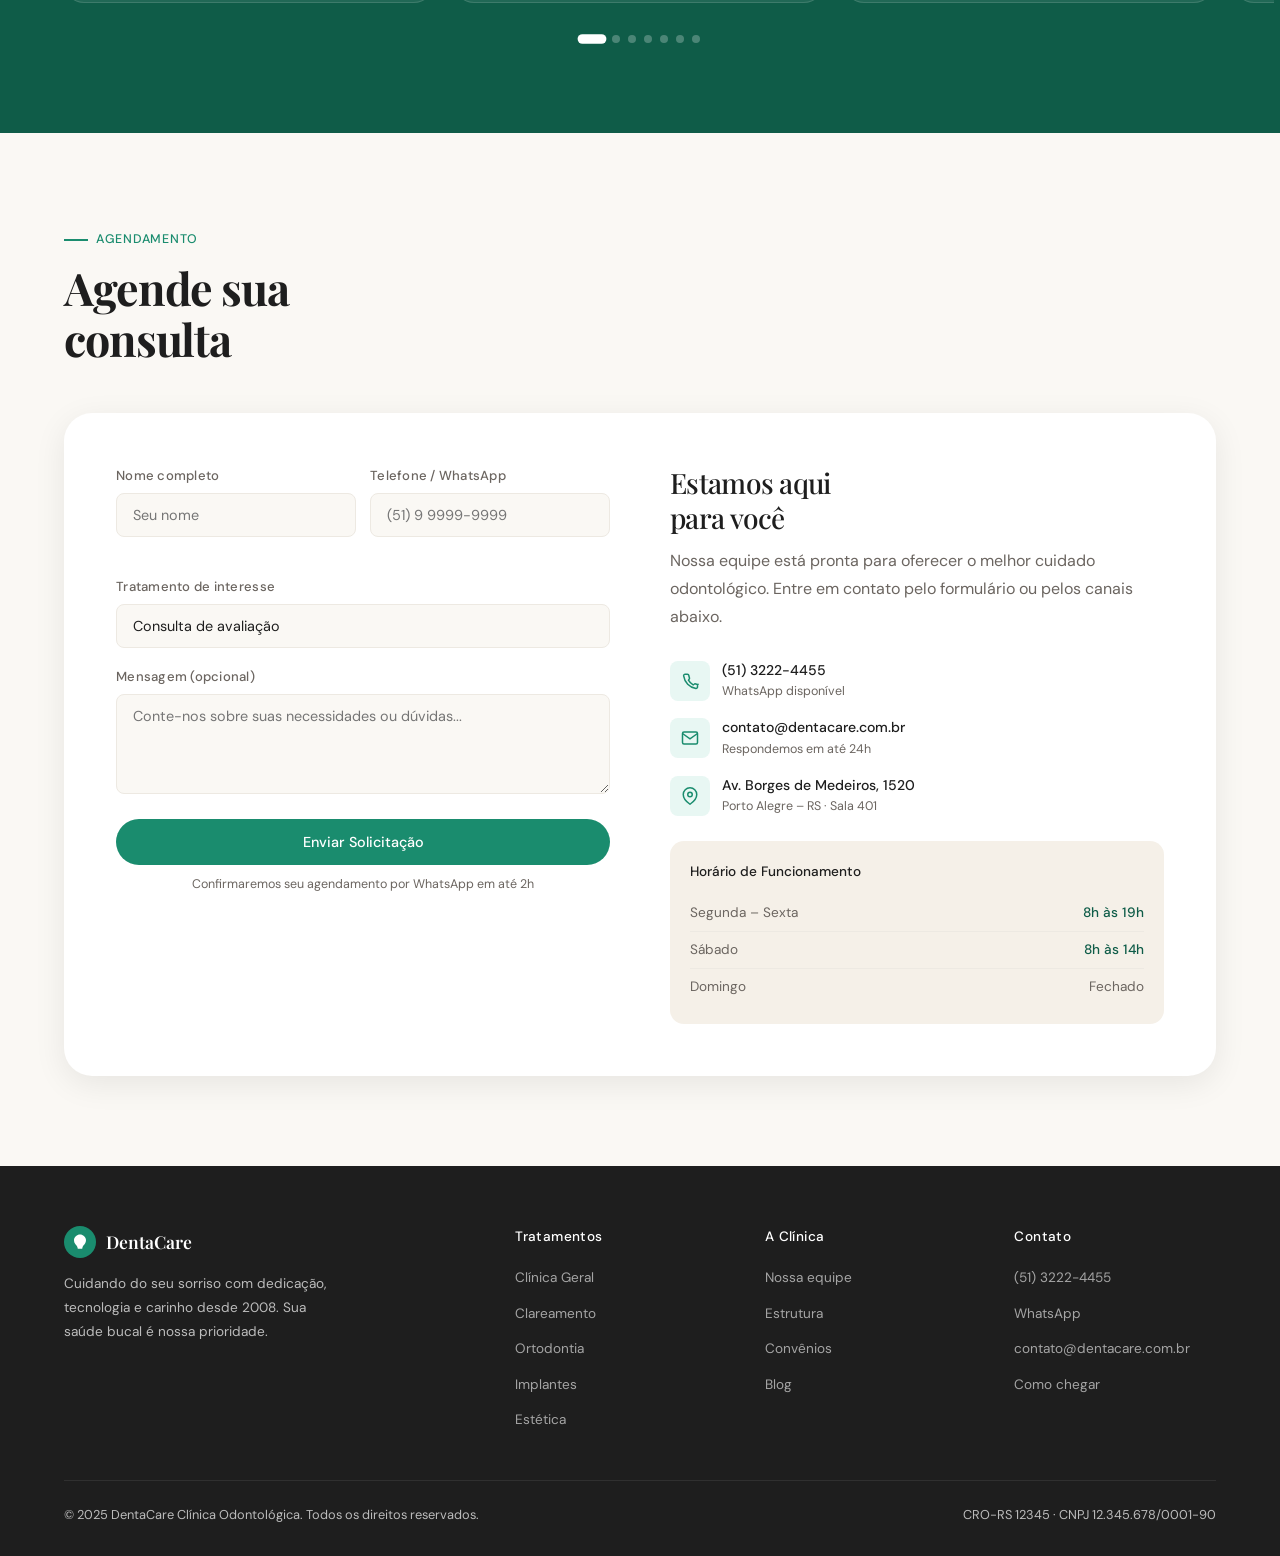
==== commit ad068fb6: "0" ====
--- a/Denta-care/index.html
+++ b/Denta-care/index.html
@@ -155,12 +155,12 @@
 <!-- ABOUT -->
 <section class="about" id="about">
   <div class="about-img" data-animate="fade-right">
-    <div class="about-img-inner">
-      <svg viewBox="0 0 200 200" fill="none" xmlns="http://www.w3.org/2000/svg">
-        <circle cx="100" cy="100" r="80" fill="#1a8c6e"/>
-        <path d="M100 40C75 40 50 62 50 87c0 22 14 32 22 43 4 6 7 13 8 20l1 6h38l1-6c1-7 4-14 8-20 8-11 22-21 22-43 0-25-25-47-50-47zm0 18c7 0 12 5 12 12s-5 12-12 12-12-5-12-12 5-12 12-12z" fill="white" opacity="0.9"/>
-      </svg>
-    </div>
+    <img
+      src="https://images.unsplash.com/photo-1629909613654-28e377c37b09?w=800&q=80"
+      alt="Interior moderno da Clínica DentaCare com equipamentos de última geração"
+      class="about-photo"
+      loading="lazy"
+    />
     <div class="team-badges">
       <div class="team-badge">👨‍⚕️ 6 Especialistas</div>
       <div class="team-badge">🏆 ISO Certificada</div>
@@ -213,57 +213,110 @@
 
 <!-- TESTIMONIALS -->
 <section class="testimonials" id="testimonials">
-  <div class="section-header">
-    <div class="section-label light">Depoimentos</div>
-    <h2>O que dizem<br>nossos pacientes</h2>
-    <p class="lead light">Mais de 8.000 pacientes satisfeitos que confiam no nosso cuidado.</p>
-  </div>
-  <div class="testi-grid">
-    <div class="testi-card" data-animate="fade-up" data-delay="0">
-      <div class="testi-rating">★★★★★</div>
-      <p class="testi-text">"Fiz meu clareamento e o resultado foi incrível. A equipe toda é super atenciosa, fui super bem acolhida. Recomendo demais!"</p>
-      <div class="testi-author">
-        <div class="testi-ava">AM</div>
-        <div>
-          <div class="testi-name">Ana Maria S.</div>
-          <div class="testi-desc">Clareamento Dental</div>
-        </div>
-      </div>
-    </div>
-    <div class="testi-card" data-animate="fade-up" data-delay="100">
-      <div class="testi-rating">★★★★★</div>
-      <p class="testi-text">"Coloquei implante aqui e a experiência foi muito tranquila. Nunca senti dor, a doutora explicou tudo detalhadamente. Ficou perfeito!"</p>
-      <div class="testi-author">
-        <div class="testi-ava">RP</div>
-        <div>
-          <div class="testi-name">Roberto P.</div>
-          <div class="testi-desc">Implante Dental</div>
-        </div>
-      </div>
-    </div>
-    <div class="testi-card" data-animate="fade-up" data-delay="200">
-      <div class="testi-rating">★★★★★</div>
-      <p class="testi-text">"Levo meu filho desde os 4 anos aqui. Ele ama vir ao dentista! A dra. Fernanda tem um jeito especial com crianças. Ambiente lindo também."</p>
-      <div class="testi-author">
-        <div class="testi-ava">JC</div>
-        <div>
-          <div class="testi-name">Juliana C.</div>
-          <div class="testi-desc">Odontopediatria</div>
-        </div>
-      </div>
-    </div>
-    <div class="testi-card" data-animate="fade-up" data-delay="300">
-      <div class="testi-rating">★★★★★</div>
-      <p class="testi-text">"As facetas transformaram meu sorriso completamente. Vale cada centavo. Fico envergonhada de pensar que demorei tanto para fazer."</p>
-      <div class="testi-author">
-        <div class="testi-ava">MF</div>
-        <div>
-          <div class="testi-name">Mariana F.</div>
-          <div class="testi-desc">Facetas de Porcelana</div>
-        </div>
-      </div>
-    </div>
-  </div>
+  <div class="testi-header">
+    <div>
+      <div class="section-label light">Depoimentos</div>
+      <h2>O que dizem<br>nossos pacientes</h2>
+      <p class="lead light">Mais de 8.000 pacientes satisfeitos que confiam no nosso cuidado.</p>
+    </div>
+    <div class="carousel-controls">
+      <button class="carousel-btn" id="prevBtn" aria-label="Anterior">
+        <svg width="20" height="20" fill="none" stroke="currentColor" stroke-width="2" viewBox="0 0 24 24"><polyline points="15 18 9 12 15 6"/></svg>
+      </button>
+      <button class="carousel-btn" id="nextBtn" aria-label="Próximo">
+        <svg width="20" height="20" fill="none" stroke="currentColor" stroke-width="2" viewBox="0 0 24 24"><polyline points="9 18 15 12 9 6"/></svg>
+      </button>
+    </div>
+  </div>
+
+  <div class="carousel-wrapper">
+    <div class="carousel-track" id="carouselTrack">
+
+      <div class="testi-card">
+        <div class="testi-rating">★★★★★</div>
+        <p class="testi-text">"Fiz meu clareamento e o resultado foi incrível. A equipe toda é super atenciosa, fui super bem acolhida. Recomendo demais para todo mundo!"</p>
+        <div class="testi-author">
+          <div class="testi-ava">AM</div>
+          <div><div class="testi-name">Ana Maria S.</div><div class="testi-desc">Clareamento Dental</div></div>
+        </div>
+      </div>
+
+      <div class="testi-card">
+        <div class="testi-rating">★★★★★</div>
+        <p class="testi-text">"Coloquei implante aqui e a experiência foi muito tranquila. Nunca senti dor, a doutora explicou tudo detalhadamente. Ficou perfeito!"</p>
+        <div class="testi-author">
+          <div class="testi-ava">RP</div>
+          <div><div class="testi-name">Roberto P.</div><div class="testi-desc">Implante Dental</div></div>
+        </div>
+      </div>
+
+      <div class="testi-card">
+        <div class="testi-rating">★★★★★</div>
+        <p class="testi-text">"Levo meu filho desde os 4 anos aqui. Ele ama vir ao dentista! A dra. Fernanda tem um jeito especial com crianças. Ambiente lindo também."</p>
+        <div class="testi-author">
+          <div class="testi-ava">JC</div>
+          <div><div class="testi-name">Juliana C.</div><div class="testi-desc">Odontopediatria</div></div>
+        </div>
+      </div>
+
+      <div class="testi-card">
+        <div class="testi-rating">★★★★★</div>
+        <p class="testi-text">"As facetas transformaram meu sorriso completamente. Vale cada centavo. Fico envergonhada de pensar que demorei tanto para fazer isso."</p>
+        <div class="testi-author">
+          <div class="testi-ava">MF</div>
+          <div><div class="testi-name">Mariana F.</div><div class="testi-desc">Facetas de Porcelana</div></div>
+        </div>
+      </div>
+
+      <div class="testi-card">
+        <div class="testi-rating">★★★★★</div>
+        <p class="testi-text">"Fiz a ortodontia com alinhadores invisíveis e ficou perfeito. Em menos de 14 meses meu sorriso mudou completamente. Profissionais incríveis!"</p>
+        <div class="testi-author">
+          <div class="testi-ava">LS</div>
+          <div><div class="testi-name">Lucas S.</div><div class="testi-desc">Ortodontia Invisível</div></div>
+        </div>
+      </div>
+
+      <div class="testi-card">
+        <div class="testi-rating">★★★★★</div>
+        <p class="testi-text">"Atendimento nota 10! Cheguei com dor de dente e fui atendida no mesmo dia. Estrutura moderna, equipe acolhedora e resultado excelente."</p>
+        <div class="testi-author">
+          <div class="testi-ava">CP</div>
+          <div><div class="testi-name">Cláudia P.</div><div class="testi-desc">Clínica Geral</div></div>
+        </div>
+      </div>
+
+      <div class="testi-card">
+        <div class="testi-rating">★★★★★</div>
+        <p class="testi-text">"Já indiquei a DentaCare para toda minha família. O Dr. Carlos é extremamente cuidadoso, explica cada etapa do procedimento. Me sinto seguro aqui."</p>
+        <div class="testi-author">
+          <div class="testi-ava">FO</div>
+          <div><div class="testi-name">Fernando O.</div><div class="testi-desc">Implantes Dentais</div></div>
+        </div>
+      </div>
+
+      <div class="testi-card">
+        <div class="testi-rating">★★★★★</div>
+        <p class="testi-text">"Tinha muito medo de dentista, mas a equipe foi tão paciente e gentil que hoje venho sem nenhum receio. O tratamento com anestesia computadorizada não dói nada!"</p>
+        <div class="testi-author">
+          <div class="testi-ava">BN</div>
+          <div><div class="testi-name">Beatriz N.</div><div class="testi-desc">Tratamento de Canal</div></div>
+        </div>
+      </div>
+
+      <div class="testi-card">
+        <div class="testi-rating">★★★★★</div>
+        <p class="testi-text">"Sou paciente há 8 anos. A clínica cresceu muito, mas o atendimento continua igualmente personalizado. É raro encontrar esse nível de cuidado."</p>
+        <div class="testi-author">
+          <div class="testi-ava">GR</div>
+          <div><div class="testi-name">Gabriela R.</div><div class="testi-desc">Paciente há 8 anos</div></div>
+        </div>
+      </div>
+
+    </div>
+  </div>
+
+  <div class="carousel-dots" id="carouselDots"></div>
 </section>
 
 <!-- APPOINTMENT -->
@@ -284,21 +337,6 @@
           <label for="telefone">Telefone / WhatsApp</label>
           <input type="tel" id="telefone" name="telefone" placeholder="(51) 9 9999-9999" required>
           <span class="form-error" id="telefoneError"></span>
-        </div>
-      </div>
-      <div class="form-row">
-        <div class="form-group">
-          <label for="data">Data preferida</label>
-          <input type="date" id="data" name="data" required>
-          <span class="form-error" id="dataError"></span>
-        </div>
-        <div class="form-group">
-          <label for="horario">Horário preferido</label>
-          <select id="horario" name="horario">
-            <option value="manha">Manhã (8h–12h)</option>
-            <option value="tarde1">Tarde (13h–17h)</option>
-            <option value="tarde2">Tarde (17h–19h)</option>
-          </select>
         </div>
       </div>
       <div class="form-group">
--- a/Denta-care/style.css
+++ b/Denta-care/style.css
@@ -443,21 +443,21 @@
   align-items: center;
 }
 .about-img {
-  background: linear-gradient(135deg, var(--mint-lt), var(--white));
   border-radius: var(--radius-xl);
   height: 500px;
   position: relative;
   overflow: hidden;
-  display: flex; align-items: center; justify-content: center;
-}
-.about-img-inner {
-  width: 90%; height: 90%;
-  background: var(--white);
-  border-radius: 18px;
-  display: flex; align-items: center; justify-content: center;
-  box-shadow: var(--shadow-sm);
-}
-.about-img-inner svg { width: 160px; opacity: 0.15; }
+}
+.about-photo {
+  width: 100%;
+  height: 100%;
+  object-fit: cover;
+  object-position: center;
+  display: block;
+  border-radius: var(--radius-xl);
+  transition: transform 0.5s ease;
+}
+.about-img:hover .about-photo { transform: scale(1.03); }
 
 .team-badges {
   position: absolute;
@@ -493,27 +493,66 @@
 .feature-title { font-weight: 500; font-size: 0.9rem; margin-bottom: 2px; }
 .feature-desc { font-size: 0.82rem; color: var(--muted); }
 
-/* ---------- TESTIMONIALS ---------- */
+/* ---------- TESTIMONIALS CAROUSEL ---------- */
 .testimonials {
   padding: 90px 5%;
   background: var(--mint-dk);
   color: white;
+  overflow: hidden;
 }
 .testimonials h2 { color: white; }
-.testi-grid {
-  display: grid;
-  grid-template-columns: repeat(auto-fill, minmax(270px, 1fr));
+
+.testi-header {
+  display: flex;
+  align-items: flex-end;
+  justify-content: space-between;
+  gap: 24px;
+  margin-bottom: 48px;
+  flex-wrap: wrap;
+}
+.testi-header h2 { margin-bottom: 10px; }
+
+.carousel-controls { display: flex; gap: 10px; flex-shrink: 0; }
+.carousel-btn {
+  width: 44px; height: 44px;
+  border-radius: 50%;
+  background: rgba(255,255,255,0.12);
+  border: 1px solid rgba(255,255,255,0.2);
+  color: white;
+  display: flex; align-items: center; justify-content: center;
+  cursor: pointer;
+  transition: background 0.2s, transform 0.2s;
+  flex-shrink: 0;
+}
+.carousel-btn:hover { background: rgba(255,255,255,0.22); transform: scale(1.06); }
+.carousel-btn:disabled { opacity: 0.3; cursor: default; transform: none; }
+
+.carousel-wrapper {
+  overflow: hidden;
+  margin: 0 -5%;
+  padding: 0 5%;
+}
+.carousel-track {
+  display: flex;
   gap: 20px;
-  margin-top: 48px;
-}
+  transition: transform 0.45s cubic-bezier(0.25, 0.46, 0.45, 0.94);
+  will-change: transform;
+  cursor: grab;
+  user-select: none;
+}
+.carousel-track.dragging { cursor: grabbing; transition: none; }
+
 .testi-card {
   background: rgba(255,255,255,0.08);
   border: 1px solid rgba(255,255,255,0.12);
   border-radius: var(--radius-lg);
-  padding: 24px;
-  transition: background 0.3s;
-}
-.testi-card:hover { background: rgba(255,255,255,0.13); }
+  padding: 28px;
+  transition: background 0.3s, transform 0.3s;
+  flex: 0 0 calc(33.333% - 14px);
+  min-width: 260px;
+  box-sizing: border-box;
+}
+.testi-card:hover { background: rgba(255,255,255,0.13); transform: translateY(-3px); }
 .testi-rating { color: var(--gold); font-size: 0.9rem; margin-bottom: 14px; letter-spacing: 2px; }
 .testi-text {
   font-size: 0.9rem;
@@ -534,6 +573,28 @@
 }
 .testi-name { font-weight: 500; font-size: 0.88rem; }
 .testi-desc { font-size: 0.78rem; color: rgba(255,255,255,0.5); margin-top: 2px; }
+
+.carousel-dots {
+  display: flex;
+  justify-content: center;
+  gap: 8px;
+  margin-top: 32px;
+}
+.carousel-dot {
+  width: 8px; height: 8px;
+  border-radius: 50%;
+  background: rgba(255,255,255,0.25);
+  border: none;
+  cursor: pointer;
+  transition: background 0.2s, transform 0.2s;
+  padding: 0;
+}
+.carousel-dot.active {
+  background: white;
+  transform: scale(1.2);
+  width: 24px;
+  border-radius: 4px;
+}
 
 /* ---------- APPOINTMENT ---------- */
 .appointment-section { background: var(--cream); }
@@ -729,6 +790,7 @@
 /* ---------- Responsive ---------- */
 @media (max-width: 1024px) {
   .footer-top { grid-template-columns: 1fr 1fr; }
+  .testi-card { flex: 0 0 calc(50% - 10px); }
 }
 
 @media (max-width: 768px) {
@@ -745,7 +807,10 @@
   .hero-stats { gap: 24px; }
 
   .about { grid-template-columns: 1fr; gap: 40px; }
-  .about-img { height: 300px; }
+  .about-img { height: 280px; }
+
+  .testi-card { flex: 0 0 calc(100% - 0px); }
+  .testi-header { flex-direction: column; align-items: flex-start; gap: 16px; }
 
   .appt-container {
     grid-template-columns: 1fr;
